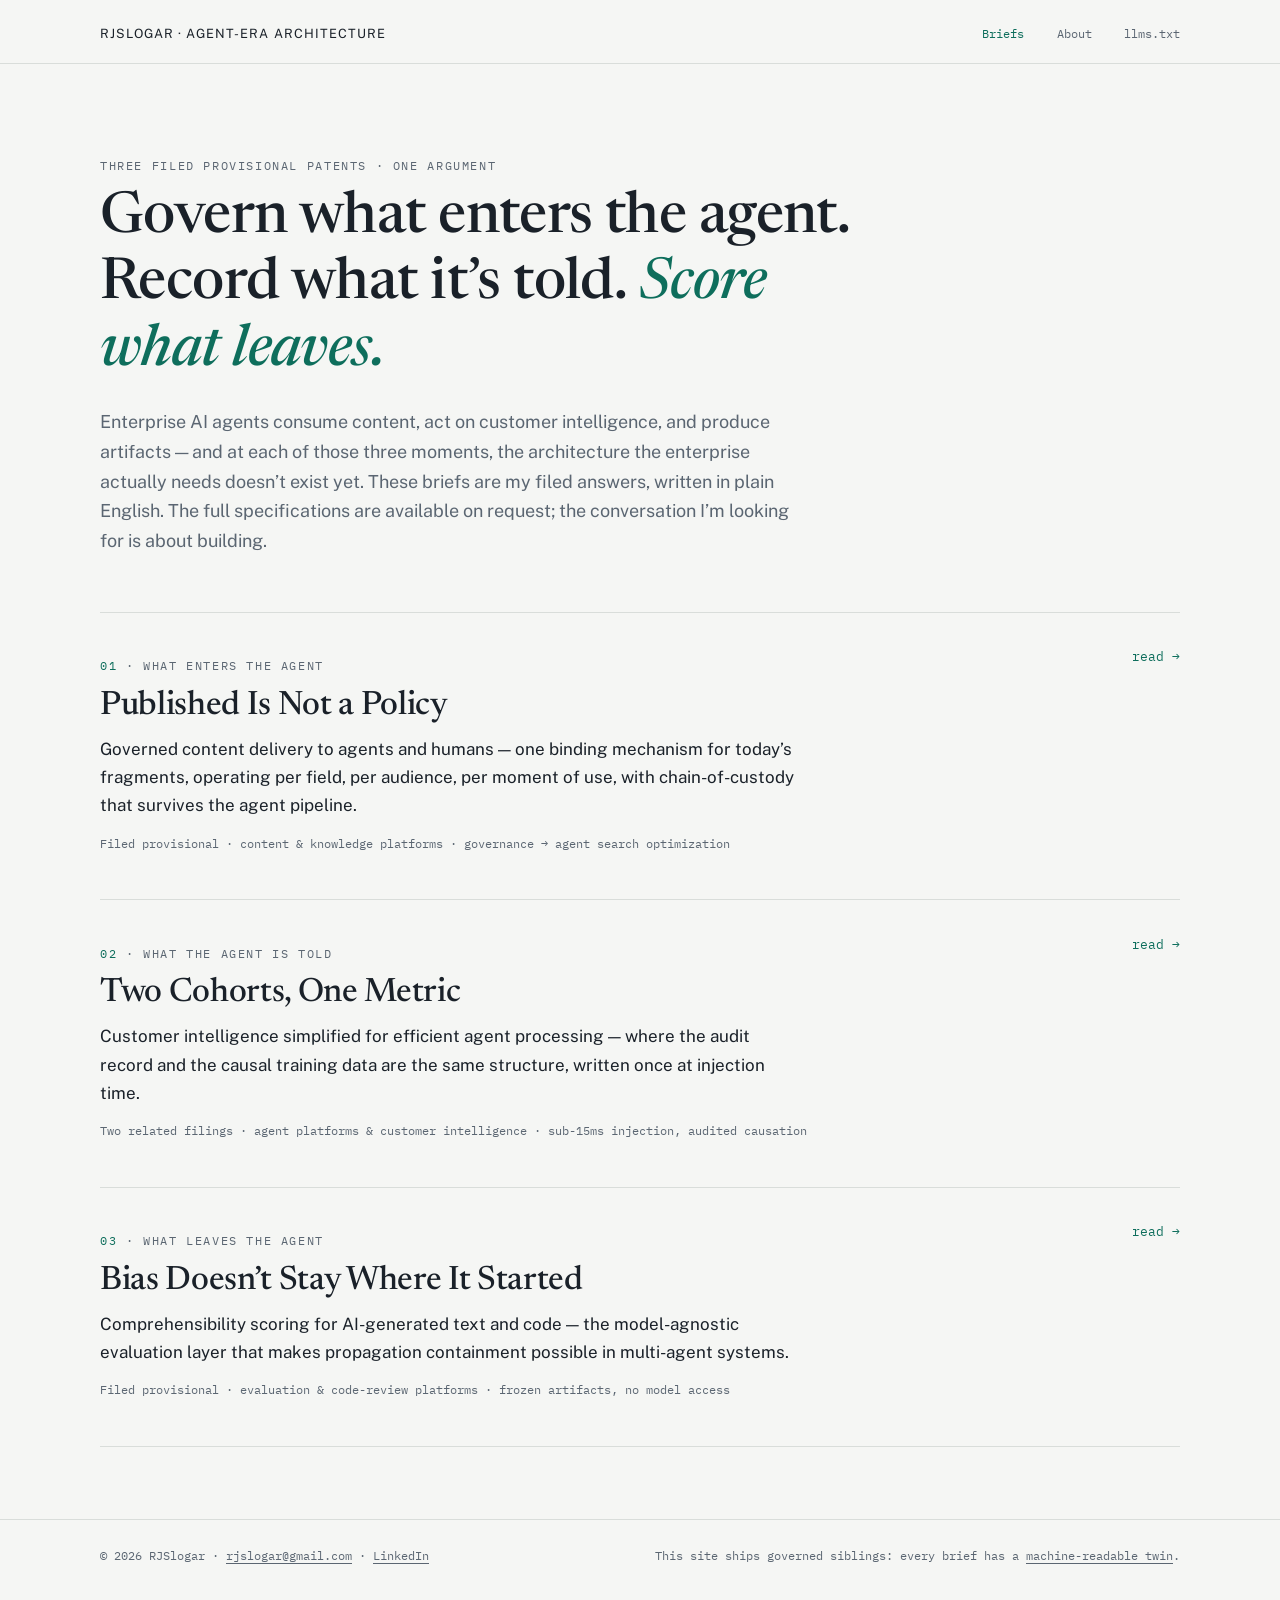
==== index.html @ 5c8f0280 "Add files via upload" ====
<!doctype html>
<html lang="en">
<head>
<meta charset="utf-8">
<meta name="viewport" content="width=device-width, initial-scale=1">
<title>RJSlogar — Agent-Era Architecture</title>
<meta name="description" content="Three filed provisional patent briefs on enterprise architecture for the agent era: governed content delivery, closed-loop customer intelligence, and post-inference evaluation.">
<link rel="preconnect" href="https://fonts.googleapis.com">
<link rel="preconnect" href="https://fonts.gstatic.com" crossorigin>
<link href="https://fonts.googleapis.com/css2?family=Newsreader:ital,opsz,wght@0,6..72,400;0,6..72,500;1,6..72,400&family=Public+Sans:wght@400;600&family=IBM+Plex+Mono:wght@400;500&display=swap" rel="stylesheet">
<link rel="stylesheet" href="style.css">
<script type="application/ld+json">
{
  "@context": "https://schema.org",
  "@type": "Person",
  "name": "RJSlogar",
  "url": "https://rjslogar.github.io/",
  "sameAs": ["https://www.linkedin.com/in/mba-ma-richs/"],
  "jobTitle": "Content & Knowledge Architecture Leader",
  "description": "15+ years leading technical content organizations; author of three filed provisional patents on agent-era enterprise architecture."
}
</script>
<!-- Analytics: create a free account at goatcounter.com, then uncomment and set your code.
<script data-goatcounter="https://YOURCODE.goatcounter.com/count" async src="//gc.zgo.at/count.js"></script>
-->
</head>
<body>
<header class="site">
  <div class="shell">
    <a class="wordmark" href="index.html">RJSlogar · Agent-Era Architecture</a>
    <nav aria-label="Site">
      <a href="index.html" aria-current="page">Briefs</a>
      <a href="about.html">About</a>
      <a href="llms.txt">llms.txt</a>
    </nav>
  </div>
</header>

<main class="shell">
  <section class="hero">
    <p class="eyebrow">Three filed provisional patents · one argument</p>
    <h1>Govern what enters the agent. Record what it&rsquo;s told. <em>Score what leaves.</em></h1>
    <p class="lede">Enterprise AI agents consume content, act on customer intelligence, and produce artifacts — and at each of those three moments, the architecture the enterprise actually needs doesn&rsquo;t exist yet. These briefs are my filed answers, written in plain English. The full specifications are available on request; the conversation I&rsquo;m looking for is about building.</p>
  </section>

  <section class="pipeline" aria-label="The three briefs, in pipeline order">
    <a class="card" href="briefs/content-governance.html">
      <p class="eyebrow"><span class="n">01</span> · What enters the agent</p>
      <h2>Published Is Not a Policy</h2>
      <p class="thesis">Governed content delivery to agents and humans — one binding mechanism for today&rsquo;s fragments, operating per field, per audience, per moment of use, with chain-of-custody that survives the agent pipeline.</p>
      <p class="meta">Filed provisional · content &amp; knowledge platforms · governance → agent search optimization</p>
      <span class="go" aria-hidden="true">read →</span>
    </a>

    <a class="card" href="briefs/two-cohort.html">
      <p class="eyebrow"><span class="n">02</span> · What the agent is told</p>
      <h2>Two Cohorts, One Metric</h2>
      <p class="thesis">Customer intelligence simplified for efficient agent processing — where the audit record and the causal training data are the same structure, written once at injection time.</p>
      <p class="meta">Two related filings · agent platforms &amp; customer intelligence · sub-15ms injection, audited causation</p>
      <span class="go" aria-hidden="true">read →</span>
    </a>

    <a class="card" href="briefs/post-inference.html">
      <p class="eyebrow"><span class="n">03</span> · What leaves the agent</p>
      <h2>Bias Doesn&rsquo;t Stay Where It Started</h2>
      <p class="thesis">Comprehensibility scoring for AI-generated text and code — the model-agnostic evaluation layer that makes propagation containment possible in multi-agent systems.</p>
      <p class="meta">Filed provisional · evaluation &amp; code-review platforms · frozen artifacts, no model access</p>
      <span class="go" aria-hidden="true">read →</span>
    </a>
  </section>
</main>

<footer class="site">
  <div class="shell">
    <span>© 2026 RJSlogar · <a href="mailto:rjslogar@gmail.com">rjslogar@gmail.com</a> · <a href="https://www.linkedin.com/in/mba-ma-richs/">LinkedIn</a></span>
    <span>This site ships governed siblings: every brief has a <a href="llms.txt">machine-readable twin</a>.</span>
  </div>
</footer>
</body>
</html>
---- style.css ----
/* ---- tokens ---------------------------------------------------- */
:root {
  --paper: #f5f6f4;
  --ink: #1a2129;
  --slate: #5b6672;
  --rule: #d9ddda;
  --verify: #0e6e5c;      /* accent: verification green */
  --verify-soft: #e3efec;
  --max: 70rem;
  --measure: 44rem;
}
@media (prefers-color-scheme: dark) {
  :root { --paper:#151a1e; --ink:#e8eae7; --slate:#98a2ab; --rule:#2b3238; --verify:#4fb39d; --verify-soft:#1d2f2b; }
}
* { box-sizing: border-box; }
html { scroll-behavior: smooth; }
@media (prefers-reduced-motion: reduce) { html { scroll-behavior: auto; } * { transition: none !important; } }

body {
  margin: 0; background: var(--paper); color: var(--ink);
  font: 400 1.0625rem/1.65 "Public Sans", system-ui, sans-serif;
  -webkit-font-smoothing: antialiased;
}
a { color: var(--verify); text-decoration-thickness: 1px; text-underline-offset: 3px; }
a:hover { text-decoration-thickness: 2px; }
:focus-visible { outline: 2px solid var(--verify); outline-offset: 3px; }

/* ---- type roles ------------------------------------------------- */
h1, h2, h3, .display { font-family: "Newsreader", Georgia, serif; font-weight: 500; line-height: 1.15; letter-spacing: -0.01em; }
.mono, .eyebrow, nav, .meta, footer { font-family: "IBM Plex Mono", ui-monospace, monospace; }
.eyebrow { font-size: 0.72rem; letter-spacing: 0.14em; text-transform: uppercase; color: var(--slate); }

/* ---- shell ------------------------------------------------------ */
.shell { max-width: var(--max); margin: 0 auto; padding: 0 1.25rem; }
header.site { border-bottom: 1px solid var(--rule); }
header.site .shell { display: flex; justify-content: space-between; align-items: baseline; padding-top: 1.1rem; padding-bottom: 1.1rem; gap: 1rem; flex-wrap: wrap; }
header.site .wordmark { font-size: 0.8rem; letter-spacing: 0.08em; text-transform: uppercase; color: var(--ink); text-decoration: none; }
nav a { font-size: 0.78rem; color: var(--slate); text-decoration: none; margin-left: 1.4rem; }
nav a:hover, nav a[aria-current="page"] { color: var(--verify); }

/* ---- landing hero ----------------------------------------------- */
.hero { padding: 5rem 0 3.5rem; }
.hero h1 { font-size: clamp(2.1rem, 5.5vw, 3.6rem); margin: 0 0 1.4rem; max-width: 22ch; }
.hero h1 em { font-style: italic; color: var(--verify); }
.hero p.lede { max-width: var(--measure); color: var(--slate); font-size: 1.125rem; margin: 0; }

/* ---- pipeline cards --------------------------------------------- */
.pipeline { padding-bottom: 4.5rem; }
.card {
  display: block; border-top: 1px solid var(--rule); padding: 2rem 0 2.2rem;
  text-decoration: none; color: inherit; position: relative;
}
.card:last-child { border-bottom: 1px solid var(--rule); }
.card .eyebrow .n { color: var(--verify); }
.card h2 { font-size: clamp(1.5rem, 3.4vw, 2.1rem); margin: 0.5rem 0 0.6rem; }
.card p.thesis { max-width: var(--measure); margin: 0 0 0.9rem; color: var(--ink); }
.card .meta { font-size: 0.72rem; color: var(--slate); }
.card .go { position: absolute; right: 0; top: 2.1rem; font-family: "IBM Plex Mono", monospace; font-size: 0.8rem; color: var(--verify); transition: transform 0.15s ease; }
.card:hover .go { transform: translateX(4px); }
.card:hover h2 { color: var(--verify); }

/* ---- article (brief pages) -------------------------------------- */
article { max-width: var(--measure); margin: 0 auto; padding: 3.5rem 0 4rem; }
article h1 { font-size: clamp(1.9rem, 4.5vw, 2.7rem); margin: 0.4rem 0 1rem; }
article h2 { font-size: 1.35rem; margin: 2.4rem 0 0.7rem; }
article p, article li { color: var(--ink); }
article strong { font-weight: 600; }
article hr { border: 0; border-top: 1px solid var(--rule); margin: 2.2rem 0; }
article em { color: inherit; }
article > p:first-of-type strong { font-family: "Newsreader", Georgia, serif; font-weight: 500; font-size: 1.2rem; line-height: 1.4; }
.sibling {
  margin: 2rem auto 0; max-width: var(--measure);
  background: var(--verify-soft); border-left: 3px solid var(--verify);
  padding: 0.8rem 1rem; font-size: 0.78rem; color: var(--slate);
}
.sibling a { color: var(--verify); }

/* ---- about ------------------------------------------------------ */
.prose { max-width: var(--measure); margin: 0 auto; padding: 3.5rem 0 4rem; }
.prose h1 { font-size: clamp(1.9rem, 4.5vw, 2.7rem); }

/* ---- footer ----------------------------------------------------- */
footer.site { border-top: 1px solid var(--rule); }
footer.site .shell { padding: 1.6rem 1.25rem 2.2rem; font-size: 0.72rem; color: var(--slate); display: flex; flex-wrap: wrap; gap: 0.5rem 2rem; justify-content: space-between; }
footer.site a { color: var(--slate); }
footer.site a:hover { color: var(--verify); }

@media (max-width: 40rem) {
  .hero { padding: 3rem 0 2.2rem; }
  .card .go { position: static; display: inline-block; margin-top: 0.6rem; }
}
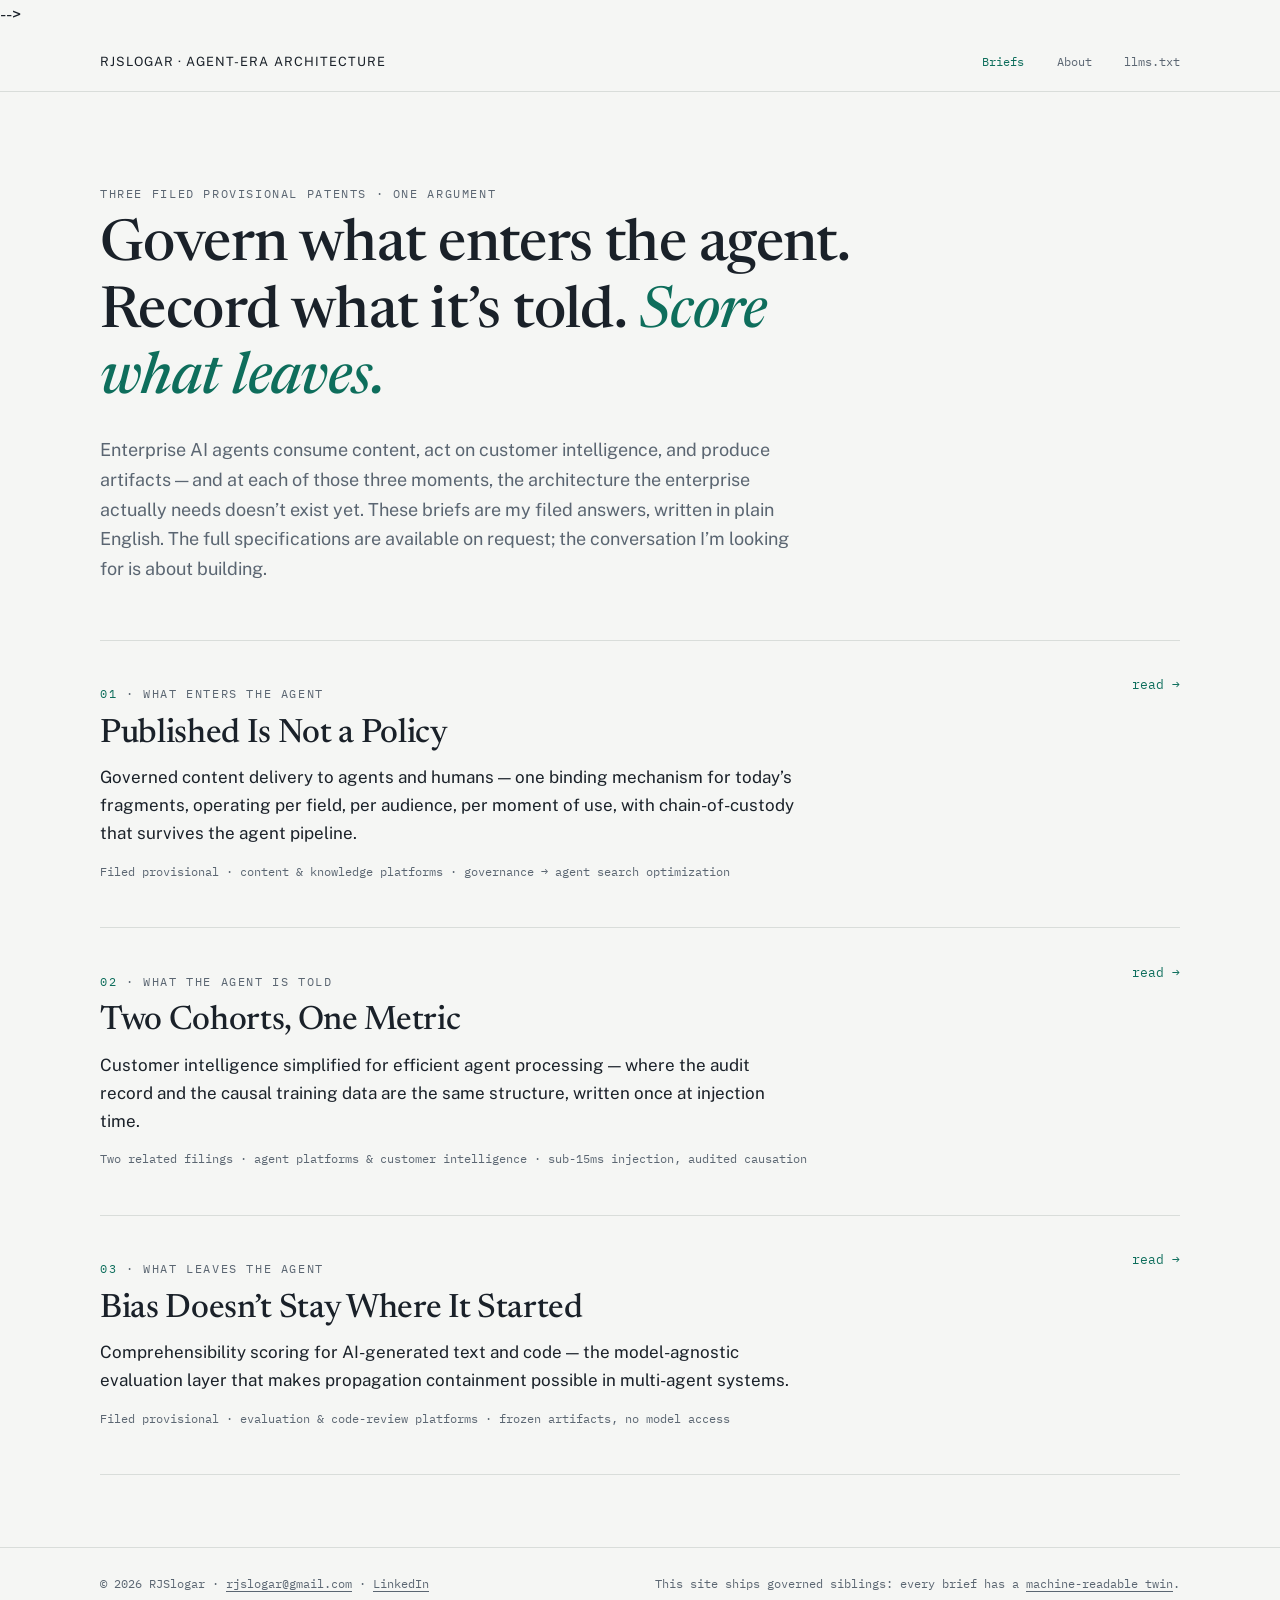
==== commit ffc52730: "Add files via upload" ====
--- a/index.html
+++ b/index.html
@@ -20,7 +20,8 @@
   "description": "15+ years leading technical content organizations; author of three filed provisional patents on agent-era enterprise architecture."
 }
 </script>
-<!-- Analytics: create a free account at goatcounter.com, then uncomment and set your code.
+    <script data-goatcounter="https://rjslogar.goatcounter.com/count"
+            async src="//gc.zgo.at/count.js"></script>
 <script data-goatcounter="https://YOURCODE.goatcounter.com/count" async src="//gc.zgo.at/count.js"></script>
 -->
 </head>
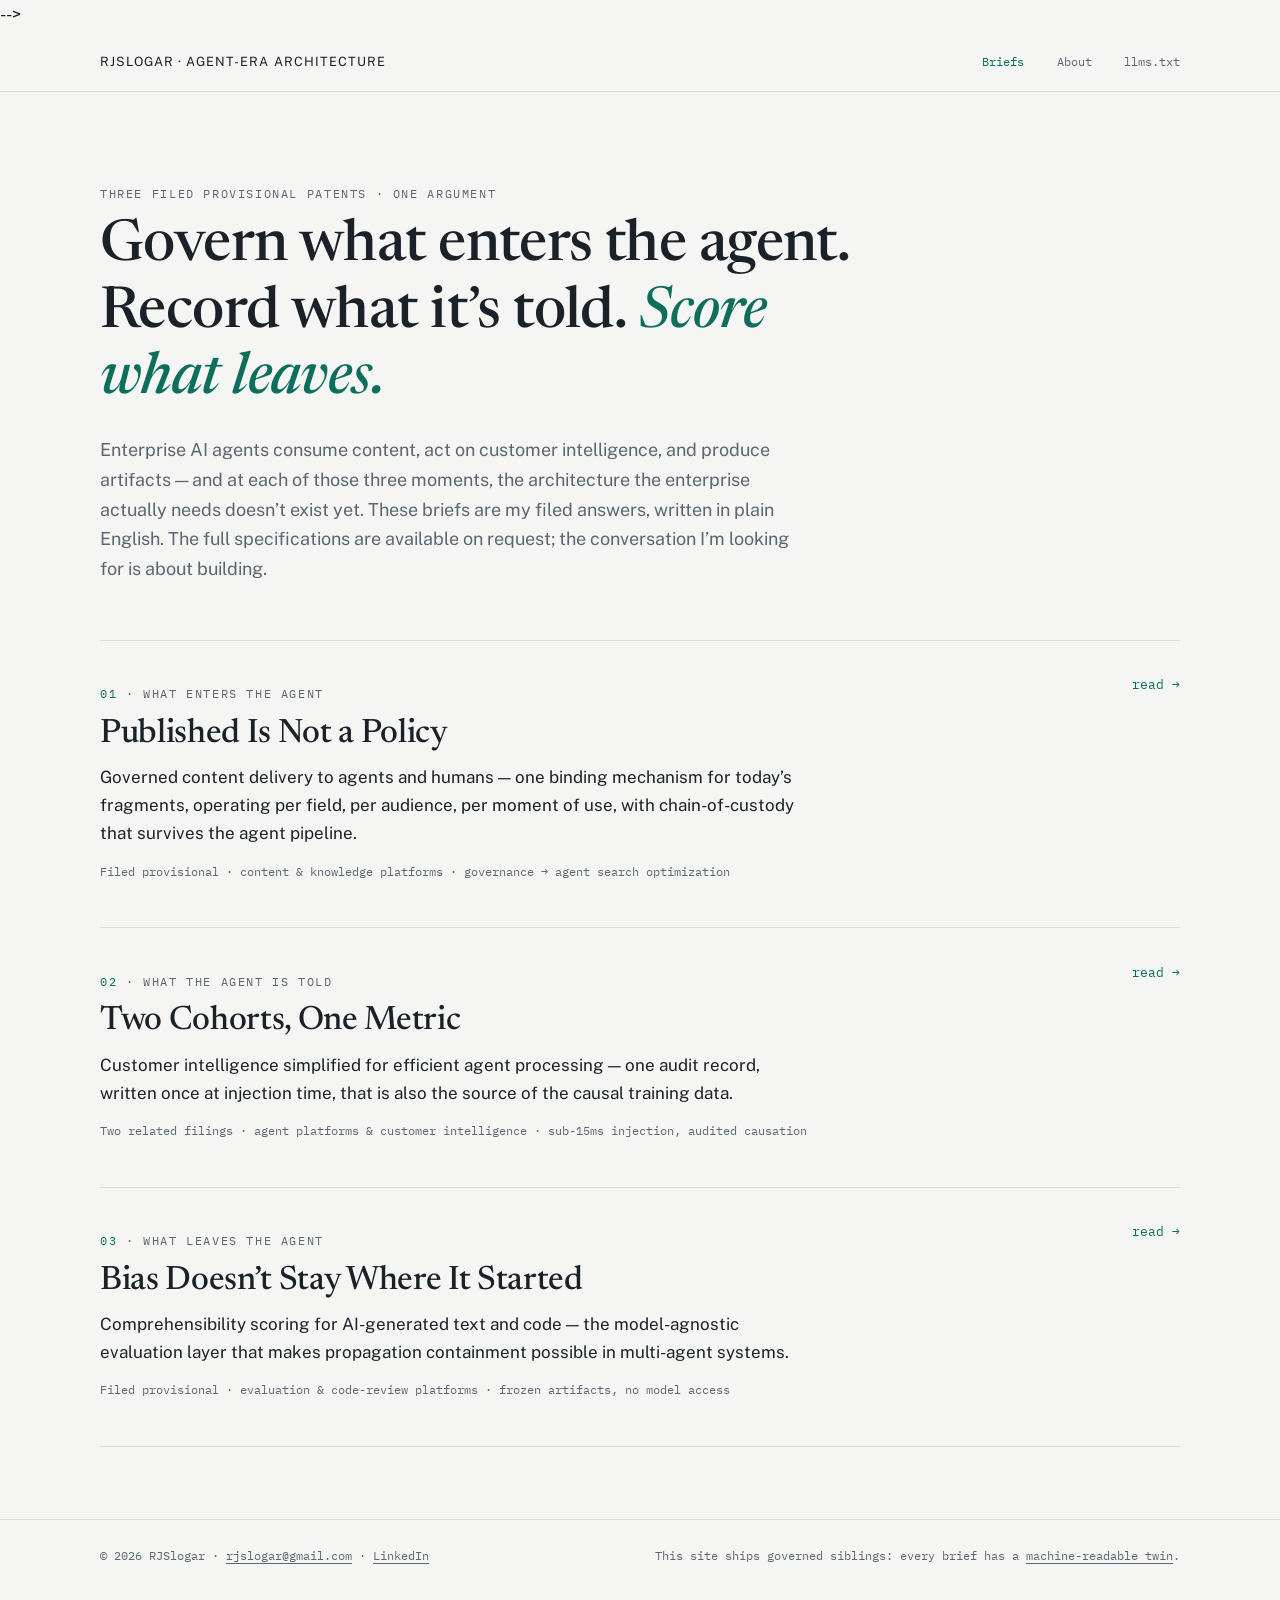
==== commit 70816737: "Add files via upload" ====
--- a/index.html
+++ b/index.html
@@ -56,7 +56,7 @@
     <a class="card" href="briefs/two-cohort.html">
       <p class="eyebrow"><span class="n">02</span> · What the agent is told</p>
       <h2>Two Cohorts, One Metric</h2>
-      <p class="thesis">Customer intelligence simplified for efficient agent processing — where the audit record and the causal training data are the same structure, written once at injection time.</p>
+      <p class="thesis">Customer intelligence simplified for efficient agent processing — one audit record, written once at injection time, that is also the source of the causal training data.</p>
       <p class="meta">Two related filings · agent platforms &amp; customer intelligence · sub-15ms injection, audited causation</p>
       <span class="go" aria-hidden="true">read →</span>
     </a>
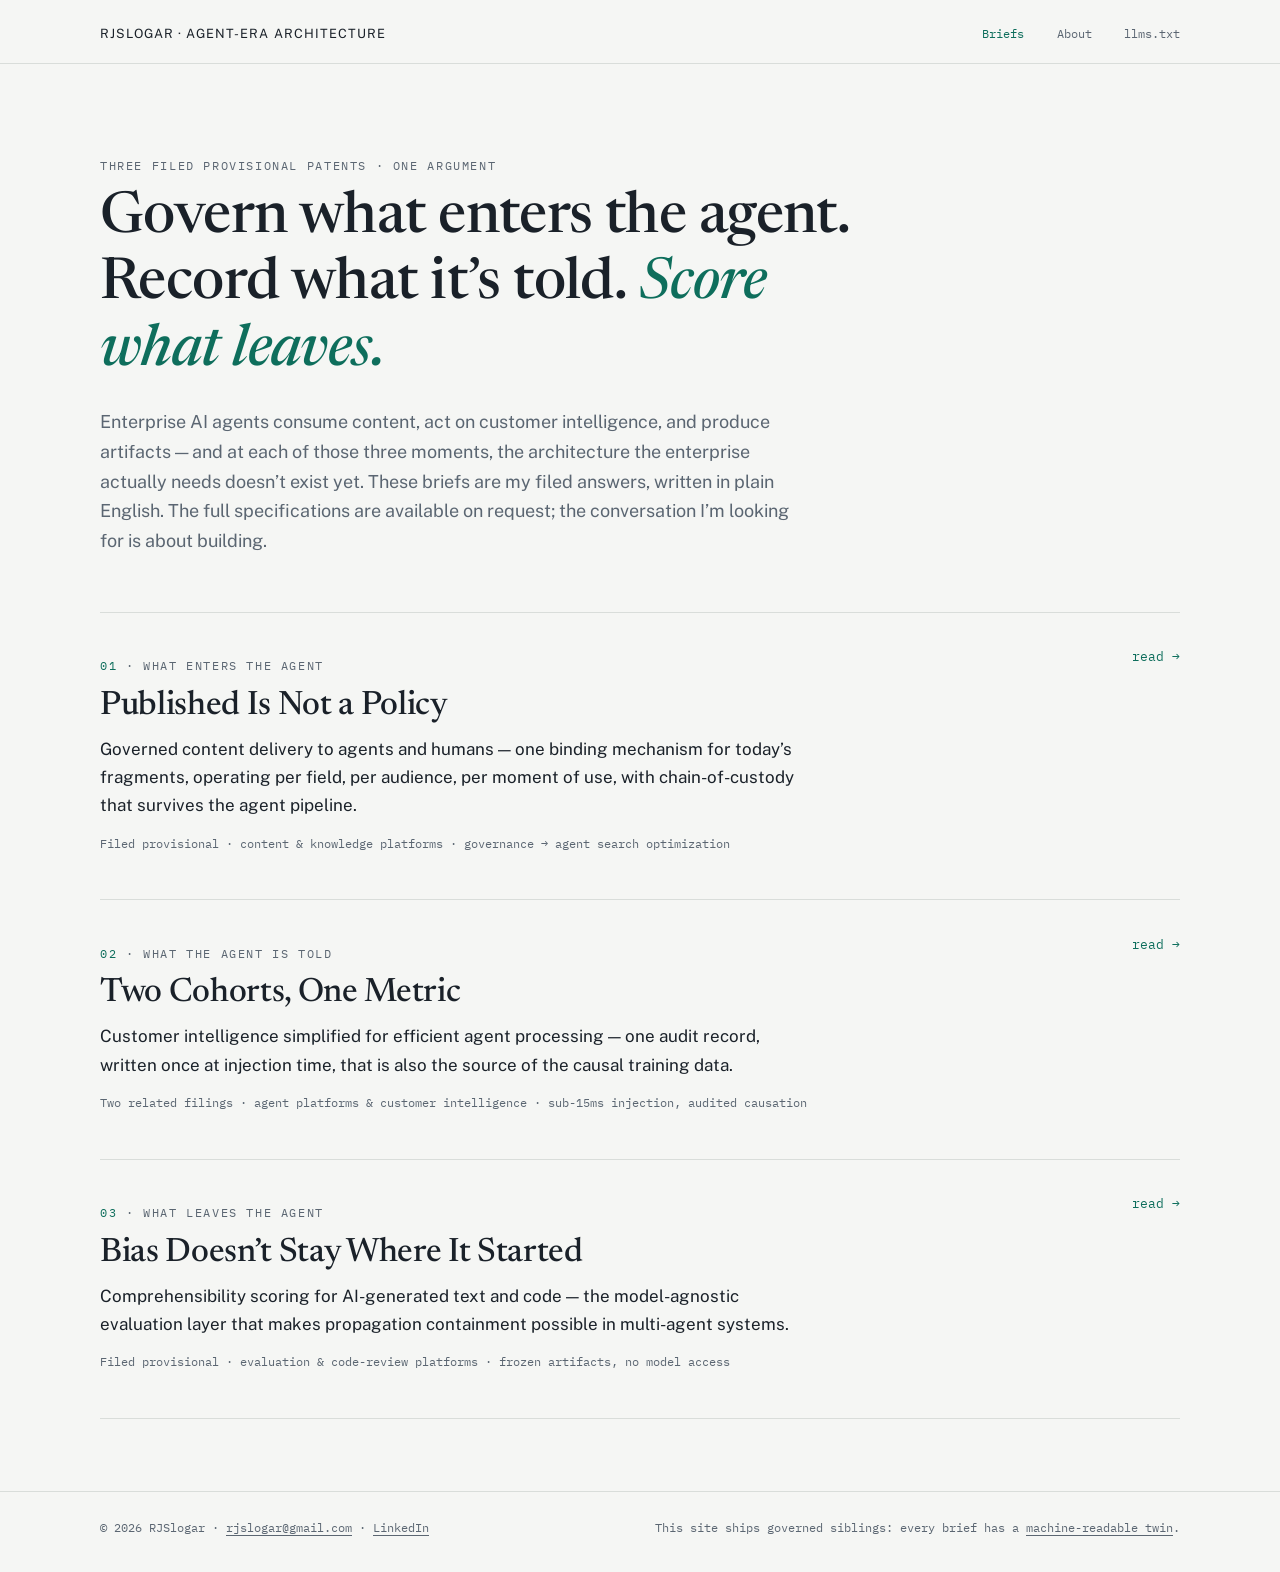
==== commit 2b60a64e: "Add files via upload" ====
--- a/index.html
+++ b/index.html
@@ -22,8 +22,6 @@
 </script>
     <script data-goatcounter="https://rjslogar.goatcounter.com/count"
             async src="//gc.zgo.at/count.js"></script>
-<script data-goatcounter="https://YOURCODE.goatcounter.com/count" async src="//gc.zgo.at/count.js"></script>
--->
 </head>
 <body>
 <header class="site">
--- a/style.css
+++ b/style.css
@@ -67,6 +67,11 @@
 article strong { font-weight: 600; }
 article hr { border: 0; border-top: 1px solid var(--rule); margin: 2.2rem 0; }
 article em { color: inherit; }
+article table { width: 100%; border-collapse: collapse; margin: 1.4rem 0 1.6rem; font-size: 0.95rem; }
+article th, article td { text-align: left; vertical-align: top; padding: 0.6rem 0.8rem; border-bottom: 1px solid var(--rule); }
+article thead th { font-family: "IBM Plex Mono", ui-monospace, monospace; font-size: 0.75rem; font-weight: 500; letter-spacing: 0.06em; text-transform: uppercase; color: var(--slate); border-bottom: 2px solid var(--ink); }
+article td:first-child { width: 34%; }
+@media (max-width: 40rem) { article th, article td { padding: 0.5rem 0.4rem; } article td:first-child { width: auto; } }
 article > p:first-of-type strong { font-family: "Newsreader", Georgia, serif; font-weight: 500; font-size: 1.2rem; line-height: 1.4; }
 .sibling {
   margin: 2rem auto 0; max-width: var(--measure);
